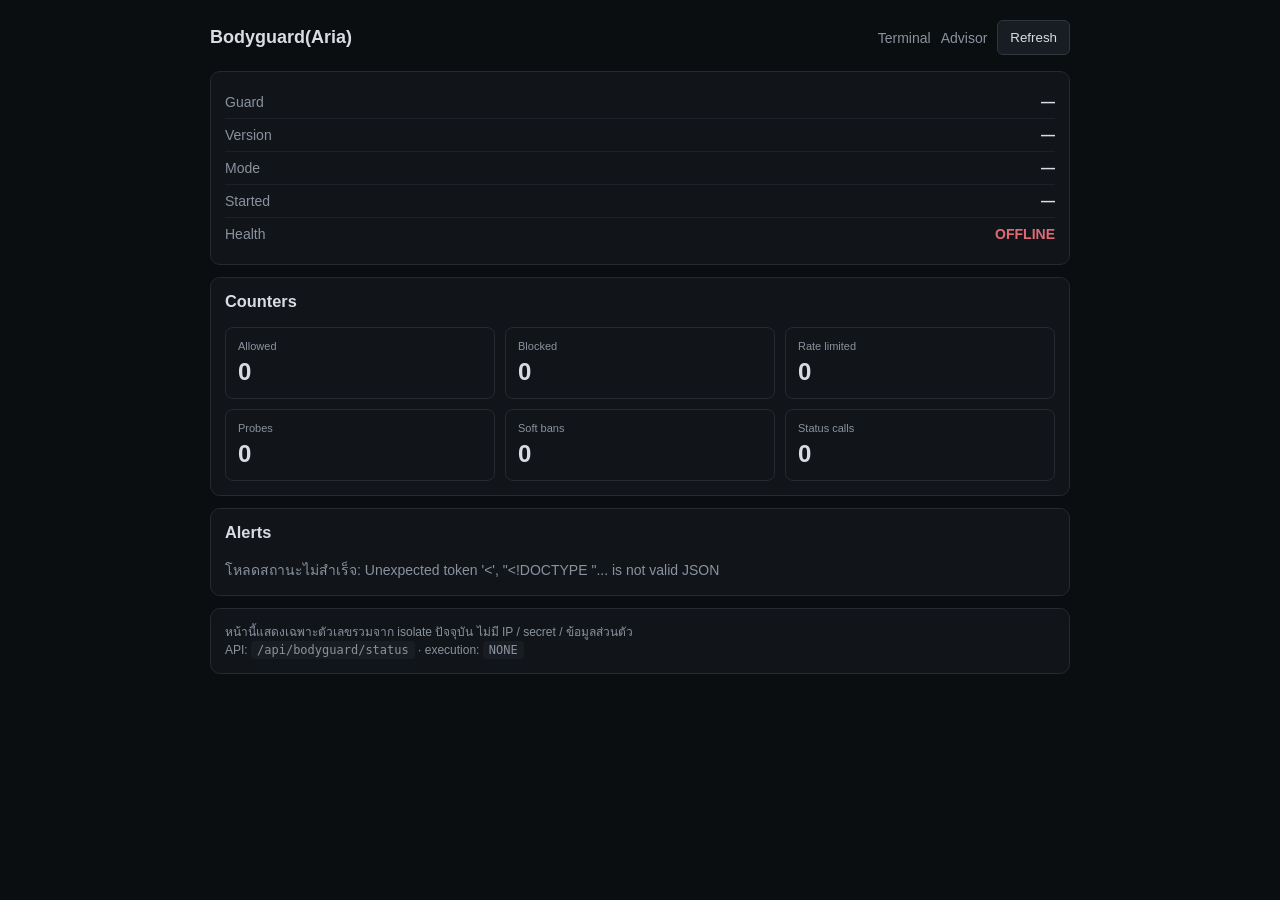
==== Webaria/bodyguard.html @ 1818511d "feat(bodyguard): v0.04.0 Webaria status page + alert thresholds" ====
<!doctype html>
<html lang="th">
<head>
<meta charset="utf-8">
<meta name="viewport" content="width=device-width,initial-scale=1">
<meta http-equiv="Referrer-Policy" content="no-referrer">
<meta http-equiv="X-Content-Type-Options" content="nosniff">
<title>Bodyguard(Aria) Status</title>
<style>
:root{color-scheme:dark}*{box-sizing:border-box}body{margin:0;background:#0b0e11;color:#d9dde3;font:14px Arial,sans-serif}.wrap{max-width:900px;margin:0 auto;padding:20px}.top{display:flex;gap:10px;align-items:center;flex-wrap:wrap;margin-bottom:16px}.brand{font-weight:700;font-size:18px;margin-right:auto}button{background:#181d23;color:#d9dde3;border:1px solid #303640;border-radius:6px;padding:9px 12px;cursor:pointer}.card{border:1px solid #252a31;background:#11151a;border-radius:10px;padding:14px;margin-bottom:12px}.grid{display:grid;grid-template-columns:repeat(3,1fr);gap:10px}.metric{border:1px solid #252a31;border-radius:8px;padding:12px}.metric span{display:block;color:#89929e;font-size:11px}.metric strong{display:block;font-size:24px;margin-top:6px}.ok{color:#52c48d}.warn{color:#e6c07b}.bad{color:#e06b75}.muted{color:#89929e}.row{display:flex;justify-content:space-between;gap:8px;padding:8px 0;border-bottom:1px solid #1d2228}.row:last-child{border-bottom:0}code{background:#181d23;padding:2px 6px;border-radius:4px}@media(max-width:700px){.grid{grid-template-columns:1fr 1fr}}
</style>
</head>
<body>
<div class="wrap">
  <div class="top">
    <div class="brand">Bodyguard(Aria)</div>
    <a href="/" style="color:#89929e;text-decoration:none">Terminal</a>
    <a href="/signal-advisor.html" style="color:#89929e;text-decoration:none">Advisor</a>
    <button id="refresh" type="button">Refresh</button>
  </div>

  <div class="card">
    <div class="row"><span class="muted">Guard</span><strong id="guard">—</strong></div>
    <div class="row"><span class="muted">Version</span><strong id="version">—</strong></div>
    <div class="row"><span class="muted">Mode</span><strong id="mode">—</strong></div>
    <div class="row"><span class="muted">Started</span><strong id="started">—</strong></div>
    <div class="row"><span class="muted">Health</span><strong id="health" class="ok">—</strong></div>
  </div>

  <div class="card">
    <h3 style="margin-top:0">Counters</h3>
    <div class="grid">
      <div class="metric"><span>Allowed</span><strong id="cAllowed">0</strong></div>
      <div class="metric"><span>Blocked</span><strong id="cBlocked">0</strong></div>
      <div class="metric"><span>Rate limited</span><strong id="cRate">0</strong></div>
      <div class="metric"><span>Probes</span><strong id="cProbes">0</strong></div>
      <div class="metric"><span>Soft bans</span><strong id="cBan">0</strong></div>
      <div class="metric"><span>Status calls</span><strong id="cStatus">0</strong></div>
    </div>
  </div>

  <div class="card">
    <h3 style="margin-top:0">Alerts</h3>
    <div id="alerts" class="muted">ไม่มี alert</div>
  </div>

  <div class="card muted" style="font-size:12px;line-height:1.5">
    หน้านี้แสดงเฉพาะตัวเลขรวมจาก isolate ปัจจุบัน ไม่มี IP / secret / ข้อมูลส่วนตัว<br>
    API: <code>/api/bodyguard/status</code> · execution: <code>NONE</code>
  </div>
</div>
<script>
const $=id=>document.getElementById(id);
function setText(id,v){$(id).textContent=v}
async function load(){
  try{
    const res=await fetch('/api/bodyguard/status',{cache:'no-store'});
    const p=await res.json();
    if(!res.ok)throw new Error(p.message||p.error||('HTTP '+res.status));
    setText('guard',p.guard||'Bodyguard(Aria)');
    setText('version',p.version||'—');
    setText('mode',p.mode||'—');
    setText('started',p.started_at?new Date(p.started_at).toLocaleString():'—');
    const c=p.counters||{};
    setText('cAllowed',c.allowed??0);
    setText('cBlocked',c.blocked??0);
    setText('cRate',c.rate_limited??0);
    setText('cProbes',c.probes??0);
    setText('cBan',c.soft_bans??0);
    setText('cStatus',c.status_calls??0);
    const alerts=Array.isArray(p.alerts)?p.alerts:[];
    const health=$('health');
    if(alerts.length){
      health.textContent='ATTENTION';
      health.className='warn';
      $('alerts').innerHTML=alerts.map(a=>`<div class="row"><span class="warn">${a.code}</span><span>${a.message||''}</span></div>`).join('');
    }else{
      health.textContent='OK';
      health.className='ok';
      $('alerts').textContent='ไม่มี alert';
    }
  }catch(e){
    setText('health','OFFLINE');
    $('health').className='bad';
    $('alerts').textContent='โหลดสถานะไม่สำเร็จ: '+e.message;
  }
}
$('refresh').onclick=load;
load();
setInterval(load,15000);
</script>
</body>
</html>
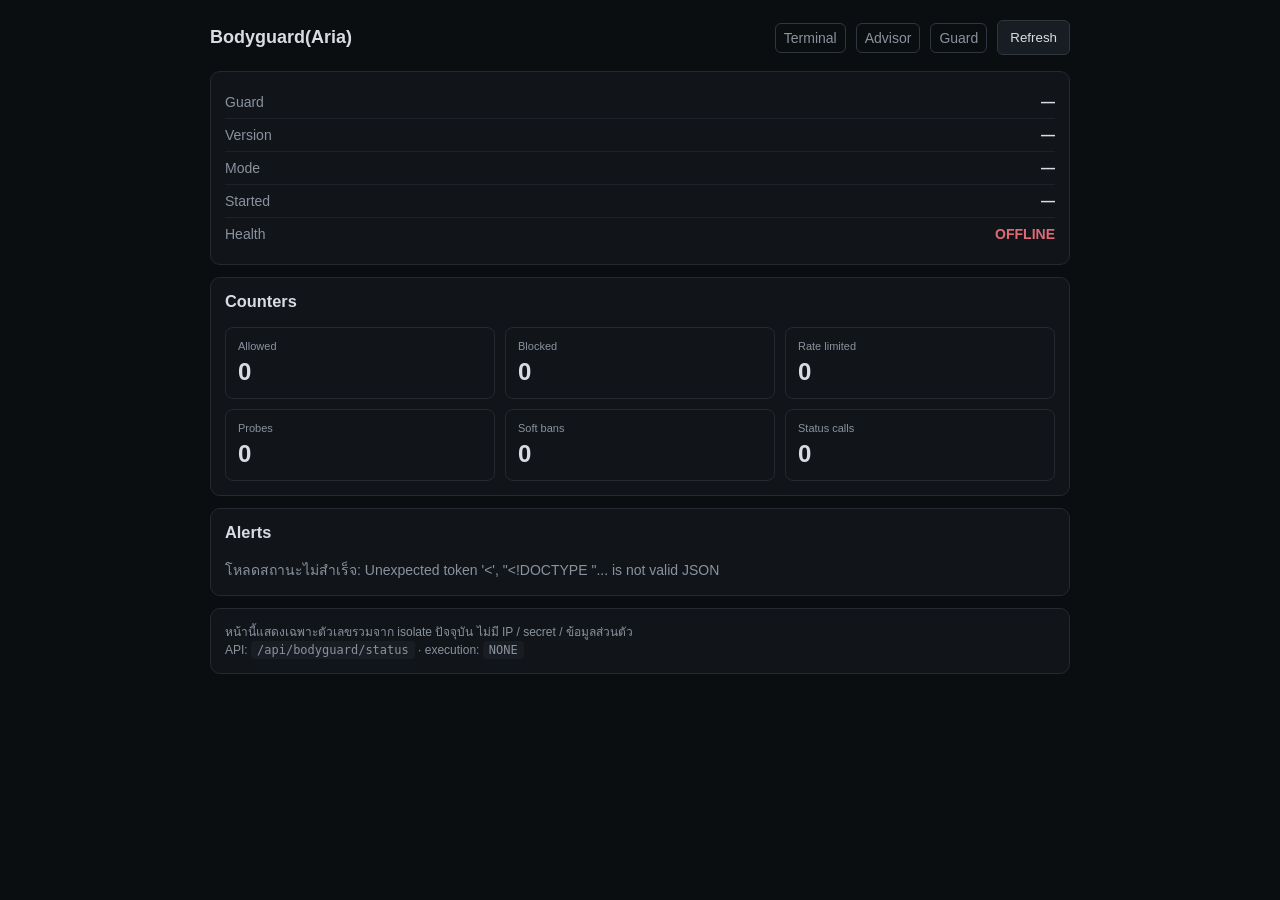
==== commit c163ae6e: "feat(bodyguard): v0.05.0 link Guard into Terminal and Advisor navigation" ====
--- a/Webaria/bodyguard.html
+++ b/Webaria/bodyguard.html
@@ -7,18 +7,18 @@
 <meta http-equiv="X-Content-Type-Options" content="nosniff">
 <title>Bodyguard(Aria) Status</title>
 <style>
-:root{color-scheme:dark}*{box-sizing:border-box}body{margin:0;background:#0b0e11;color:#d9dde3;font:14px Arial,sans-serif}.wrap{max-width:900px;margin:0 auto;padding:20px}.top{display:flex;gap:10px;align-items:center;flex-wrap:wrap;margin-bottom:16px}.brand{font-weight:700;font-size:18px;margin-right:auto}button{background:#181d23;color:#d9dde3;border:1px solid #303640;border-radius:6px;padding:9px 12px;cursor:pointer}.card{border:1px solid #252a31;background:#11151a;border-radius:10px;padding:14px;margin-bottom:12px}.grid{display:grid;grid-template-columns:repeat(3,1fr);gap:10px}.metric{border:1px solid #252a31;border-radius:8px;padding:12px}.metric span{display:block;color:#89929e;font-size:11px}.metric strong{display:block;font-size:24px;margin-top:6px}.ok{color:#52c48d}.warn{color:#e6c07b}.bad{color:#e06b75}.muted{color:#89929e}.row{display:flex;justify-content:space-between;gap:8px;padding:8px 0;border-bottom:1px solid #1d2228}.row:last-child{border-bottom:0}code{background:#181d23;padding:2px 6px;border-radius:4px}@media(max-width:700px){.grid{grid-template-columns:1fr 1fr}}
+:root{color-scheme:dark}*{box-sizing:border-box}body{margin:0;background:#0b0e11;color:#d9dde3;font:14px Arial,sans-serif}.wrap{max-width:900px;margin:0 auto;padding:20px}.top{display:flex;gap:10px;align-items:center;flex-wrap:wrap;margin-bottom:16px}.brand{font-weight:700;font-size:18px;margin-right:auto}a.nav{color:#89929e;text-decoration:none;padding:6px 8px;border:1px solid #303640;border-radius:6px}a.nav:hover{color:#d9dde3;border-color:#46515f}button{background:#181d23;color:#d9dde3;border:1px solid #303640;border-radius:6px;padding:9px 12px;cursor:pointer}.card{border:1px solid #252a31;background:#11151a;border-radius:10px;padding:14px;margin-bottom:12px}.grid{display:grid;grid-template-columns:repeat(3,1fr);gap:10px}.metric{border:1px solid #252a31;border-radius:8px;padding:12px}.metric span{display:block;color:#89929e;font-size:11px}.metric strong{display:block;font-size:24px;margin-top:6px}.ok{color:#52c48d}.warn{color:#e6c07b}.bad{color:#e06b75}.muted{color:#89929e}.row{display:flex;justify-content:space-between;gap:8px;padding:8px 0;border-bottom:1px solid #1d2228}.row:last-child{border-bottom:0}code{background:#181d23;padding:2px 6px;border-radius:4px}@media(max-width:700px){.grid{grid-template-columns:1fr 1fr}}
 </style>
 </head>
 <body>
 <div class="wrap">
   <div class="top">
     <div class="brand">Bodyguard(Aria)</div>
-    <a href="/" style="color:#89929e;text-decoration:none">Terminal</a>
-    <a href="/signal-advisor.html" style="color:#89929e;text-decoration:none">Advisor</a>
+    <a class="nav" href="/">Terminal</a>
+    <a class="nav" href="/signal-advisor.html">Advisor</a>
+    <a class="nav" href="/bodyguard.html">Guard</a>
     <button id="refresh" type="button">Refresh</button>
   </div>
-
   <div class="card">
     <div class="row"><span class="muted">Guard</span><strong id="guard">—</strong></div>
     <div class="row"><span class="muted">Version</span><strong id="version">—</strong></div>
@@ -26,7 +26,6 @@
     <div class="row"><span class="muted">Started</span><strong id="started">—</strong></div>
     <div class="row"><span class="muted">Health</span><strong id="health" class="ok">—</strong></div>
   </div>
-
   <div class="card">
     <h3 style="margin-top:0">Counters</h3>
     <div class="grid">
@@ -38,12 +37,10 @@
       <div class="metric"><span>Status calls</span><strong id="cStatus">0</strong></div>
     </div>
   </div>
-
   <div class="card">
     <h3 style="margin-top:0">Alerts</h3>
     <div id="alerts" class="muted">ไม่มี alert</div>
   </div>
-
   <div class="card muted" style="font-size:12px;line-height:1.5">
     หน้านี้แสดงเฉพาะตัวเลขรวมจาก isolate ปัจจุบัน ไม่มี IP / secret / ข้อมูลส่วนตัว<br>
     API: <code>/api/bodyguard/status</code> · execution: <code>NONE</code>
@@ -71,23 +68,18 @@
     const alerts=Array.isArray(p.alerts)?p.alerts:[];
     const health=$('health');
     if(alerts.length){
-      health.textContent='ATTENTION';
-      health.className='warn';
+      health.textContent='ATTENTION'; health.className='warn';
       $('alerts').innerHTML=alerts.map(a=>`<div class="row"><span class="warn">${a.code}</span><span>${a.message||''}</span></div>`).join('');
     }else{
-      health.textContent='OK';
-      health.className='ok';
+      health.textContent='OK'; health.className='ok';
       $('alerts').textContent='ไม่มี alert';
     }
   }catch(e){
-    setText('health','OFFLINE');
-    $('health').className='bad';
+    setText('health','OFFLINE'); $('health').className='bad';
     $('alerts').textContent='โหลดสถานะไม่สำเร็จ: '+e.message;
   }
 }
-$('refresh').onclick=load;
-load();
-setInterval(load,15000);
+$('refresh').onclick=load; load(); setInterval(load,15000);
 </script>
 </body>
 </html>
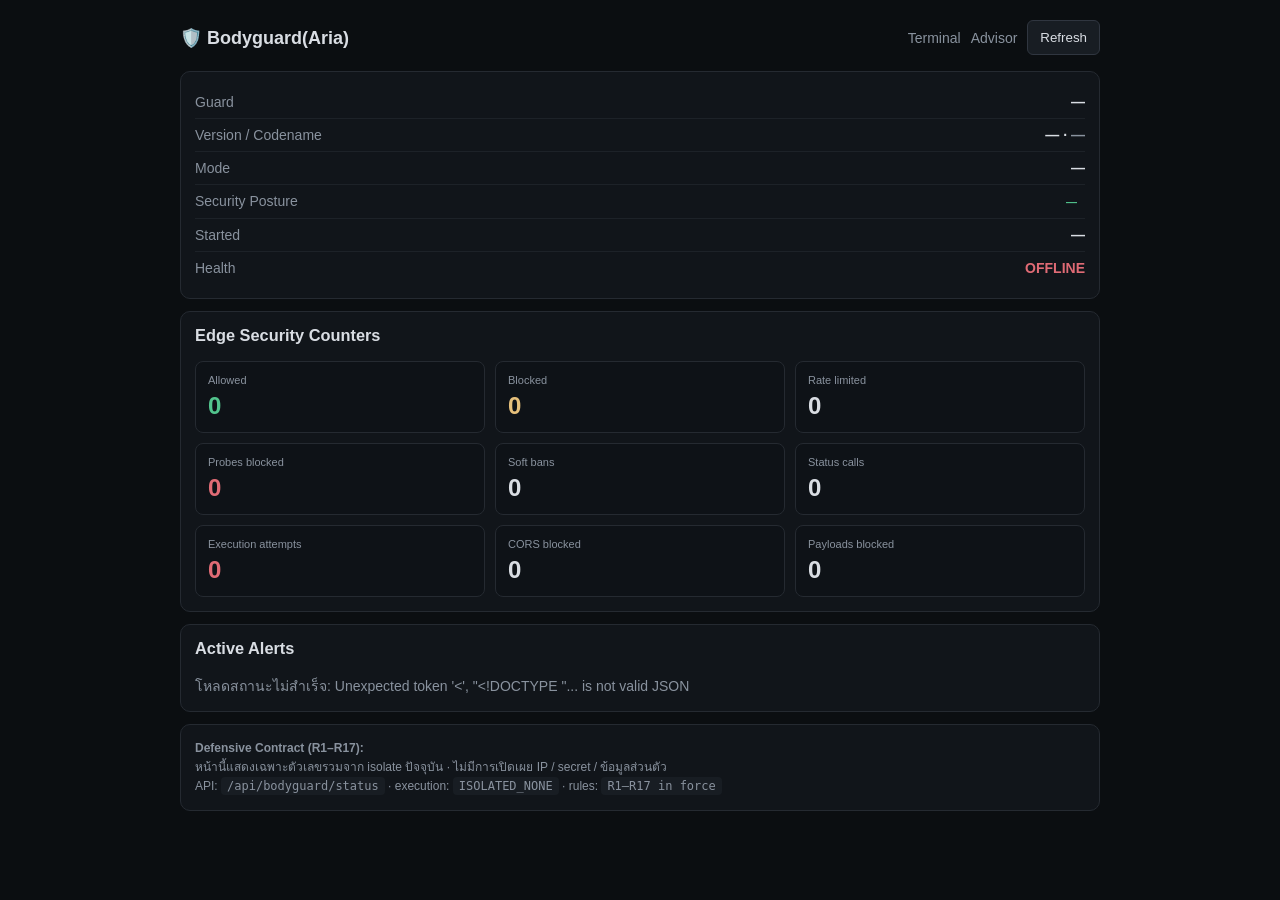
==== commit 044e86b0: "feat(bodyguard): v0.05.0 payload integrity, execution isolation, CORS guard, and expanded rules R15-" ====
--- a/Webaria/bodyguard.html
+++ b/Webaria/bodyguard.html
@@ -5,45 +5,53 @@
 <meta name="viewport" content="width=device-width,initial-scale=1">
 <meta http-equiv="Referrer-Policy" content="no-referrer">
 <meta http-equiv="X-Content-Type-Options" content="nosniff">
-<title>Bodyguard(Aria) Status</title>
+<title>Bodyguard(Aria) Status v0.05.0</title>
 <style>
-:root{color-scheme:dark}*{box-sizing:border-box}body{margin:0;background:#0b0e11;color:#d9dde3;font:14px Arial,sans-serif}.wrap{max-width:900px;margin:0 auto;padding:20px}.top{display:flex;gap:10px;align-items:center;flex-wrap:wrap;margin-bottom:16px}.brand{font-weight:700;font-size:18px;margin-right:auto}a.nav{color:#89929e;text-decoration:none;padding:6px 8px;border:1px solid #303640;border-radius:6px}a.nav:hover{color:#d9dde3;border-color:#46515f}button{background:#181d23;color:#d9dde3;border:1px solid #303640;border-radius:6px;padding:9px 12px;cursor:pointer}.card{border:1px solid #252a31;background:#11151a;border-radius:10px;padding:14px;margin-bottom:12px}.grid{display:grid;grid-template-columns:repeat(3,1fr);gap:10px}.metric{border:1px solid #252a31;border-radius:8px;padding:12px}.metric span{display:block;color:#89929e;font-size:11px}.metric strong{display:block;font-size:24px;margin-top:6px}.ok{color:#52c48d}.warn{color:#e6c07b}.bad{color:#e06b75}.muted{color:#89929e}.row{display:flex;justify-content:space-between;gap:8px;padding:8px 0;border-bottom:1px solid #1d2228}.row:last-child{border-bottom:0}code{background:#181d23;padding:2px 6px;border-radius:4px}@media(max-width:700px){.grid{grid-template-columns:1fr 1fr}}
+:root{color-scheme:dark}*{box-sizing:border-box}body{margin:0;background:#0b0e11;color:#d9dde3;font:14px Arial,sans-serif}.wrap{max-width:960px;margin:0 auto;padding:20px}.top{display:flex;gap:10px;align-items:center;flex-wrap:wrap;margin-bottom:16px}.brand{font-weight:700;font-size:18px;margin-right:auto}button{background:#181d23;color:#d9dde3;border:1px solid #303640;border-radius:6px;padding:9px 12px;cursor:pointer}.card{border:1px solid #252a31;background:#11151a;border-radius:10px;padding:14px;margin-bottom:12px}.grid{display:grid;grid-template-columns:repeat(3,1fr);gap:10px}.metric{border:1px solid #252a31;border-radius:8px;padding:12px;background:#0e1217}.metric span{display:block;color:#89929e;font-size:11px}.metric strong{display:block;font-size:24px;margin-top:6px}.ok{color:#52c48d}.warn{color:#e6c07b}.bad{color:#e06b75}.muted{color:#89929e}.row{display:flex;justify-content:space-between;gap:8px;padding:8px 0;border-bottom:1px solid #1d2228}.row:last-child{border-bottom:0}code{background:#181d23;padding:2px 6px;border-radius:4px}.tag{display:inline-block;padding:2px 8px;border-radius:4px;font-size:11px;font-weight:bold}@media(max-width:700px){.grid{grid-template-columns:1fr 1fr}}
 </style>
 </head>
 <body>
 <div class="wrap">
   <div class="top">
-    <div class="brand">Bodyguard(Aria)</div>
-    <a class="nav" href="/">Terminal</a>
-    <a class="nav" href="/signal-advisor.html">Advisor</a>
-    <a class="nav" href="/bodyguard.html">Guard</a>
+    <div class="brand">🛡️ Bodyguard(Aria)</div>
+    <a href="/" style="color:#89929e;text-decoration:none">Terminal</a>
+    <a href="/signal-advisor.html" style="color:#89929e;text-decoration:none">Advisor</a>
     <button id="refresh" type="button">Refresh</button>
   </div>
+
   <div class="card">
     <div class="row"><span class="muted">Guard</span><strong id="guard">—</strong></div>
-    <div class="row"><span class="muted">Version</span><strong id="version">—</strong></div>
+    <div class="row"><span class="muted">Version / Codename</span><strong><span id="version">—</span> · <span id="codename" class="muted">—</span></strong></div>
     <div class="row"><span class="muted">Mode</span><strong id="mode">—</strong></div>
+    <div class="row"><span class="muted">Security Posture</span><strong><span id="posture" class="tag ok">—</span></strong></div>
     <div class="row"><span class="muted">Started</span><strong id="started">—</strong></div>
     <div class="row"><span class="muted">Health</span><strong id="health" class="ok">—</strong></div>
   </div>
+
   <div class="card">
-    <h3 style="margin-top:0">Counters</h3>
+    <h3 style="margin-top:0">Edge Security Counters</h3>
     <div class="grid">
-      <div class="metric"><span>Allowed</span><strong id="cAllowed">0</strong></div>
-      <div class="metric"><span>Blocked</span><strong id="cBlocked">0</strong></div>
+      <div class="metric"><span>Allowed</span><strong id="cAllowed" class="ok">0</strong></div>
+      <div class="metric"><span>Blocked</span><strong id="cBlocked" class="warn">0</strong></div>
       <div class="metric"><span>Rate limited</span><strong id="cRate">0</strong></div>
-      <div class="metric"><span>Probes</span><strong id="cProbes">0</strong></div>
+      <div class="metric"><span>Probes blocked</span><strong id="cProbes" class="bad">0</strong></div>
       <div class="metric"><span>Soft bans</span><strong id="cBan">0</strong></div>
       <div class="metric"><span>Status calls</span><strong id="cStatus">0</strong></div>
+      <div class="metric"><span>Execution attempts</span><strong id="cExec" class="bad">0</strong></div>
+      <div class="metric"><span>CORS blocked</span><strong id="cCors">0</strong></div>
+      <div class="metric"><span>Payloads blocked</span><strong id="cPayload">0</strong></div>
     </div>
   </div>
+
   <div class="card">
-    <h3 style="margin-top:0">Alerts</h3>
+    <h3 style="margin-top:0">Active Alerts</h3>
     <div id="alerts" class="muted">ไม่มี alert</div>
   </div>
-  <div class="card muted" style="font-size:12px;line-height:1.5">
-    หน้านี้แสดงเฉพาะตัวเลขรวมจาก isolate ปัจจุบัน ไม่มี IP / secret / ข้อมูลส่วนตัว<br>
-    API: <code>/api/bodyguard/status</code> · execution: <code>NONE</code>
+
+  <div class="card muted" style="font-size:12px;line-height:1.6">
+    <b>Defensive Contract (R1–R17):</b><br>
+    หน้านี้แสดงเฉพาะตัวเลขรวมจาก isolate ปัจจุบัน · ไม่มีการเปิดเผย IP / secret / ข้อมูลส่วนตัว<br>
+    API: <code>/api/bodyguard/status</code> · execution: <code>ISOLATED_NONE</code> · rules: <code>R1–R17 in force</code>
   </div>
 </div>
 <script>
@@ -55,9 +63,16 @@
     const p=await res.json();
     if(!res.ok)throw new Error(p.message||p.error||('HTTP '+res.status));
     setText('guard',p.guard||'Bodyguard(Aria)');
-    setText('version',p.version||'—');
-    setText('mode',p.mode||'—');
+    setText('version',p.version||'0.05.0');
+    setText('codename',p.codename||'aegis-shield');
+    setText('mode',p.mode||'enforce');
     setText('started',p.started_at?new Date(p.started_at).toLocaleString():'—');
+    
+    const post=$('posture');
+    const posture=p.posture||'HEALTHY';
+    post.textContent=posture;
+    post.className='tag '+(posture==='HEALTHY'?'ok':(posture==='ELEVATED'?'warn':'bad'));
+
     const c=p.counters||{};
     setText('cAllowed',c.allowed??0);
     setText('cBlocked',c.blocked??0);
@@ -65,21 +80,30 @@
     setText('cProbes',c.probes??0);
     setText('cBan',c.soft_bans??0);
     setText('cStatus',c.status_calls??0);
+    setText('cExec',c.execution_attempts??0);
+    setText('cCors',c.cors_blocked??0);
+    setText('cPayload',c.payloads_blocked??0);
+
     const alerts=Array.isArray(p.alerts)?p.alerts:[];
     const health=$('health');
     if(alerts.length){
-      health.textContent='ATTENTION'; health.className='warn';
-      $('alerts').innerHTML=alerts.map(a=>`<div class="row"><span class="warn">${a.code}</span><span>${a.message||''}</span></div>`).join('');
+      health.textContent='ATTENTION';
+      health.className='warn';
+      $('alerts').innerHTML=alerts.map(a=>`<div class="row"><span class="${a.level==='critical'?'bad':'warn'}">[${a.level.toUpperCase()}] ${a.code}</span><span>${a.message||''}</span></div>`).join('');
     }else{
-      health.textContent='OK'; health.className='ok';
+      health.textContent='OK';
+      health.className='ok';
       $('alerts').textContent='ไม่มี alert';
     }
   }catch(e){
-    setText('health','OFFLINE'); $('health').className='bad';
+    setText('health','OFFLINE');
+    $('health').className='bad';
     $('alerts').textContent='โหลดสถานะไม่สำเร็จ: '+e.message;
   }
 }
-$('refresh').onclick=load; load(); setInterval(load,15000);
+$('refresh').onclick=load;
+load();
+setInterval(load,15000);
 </script>
 </body>
 </html>
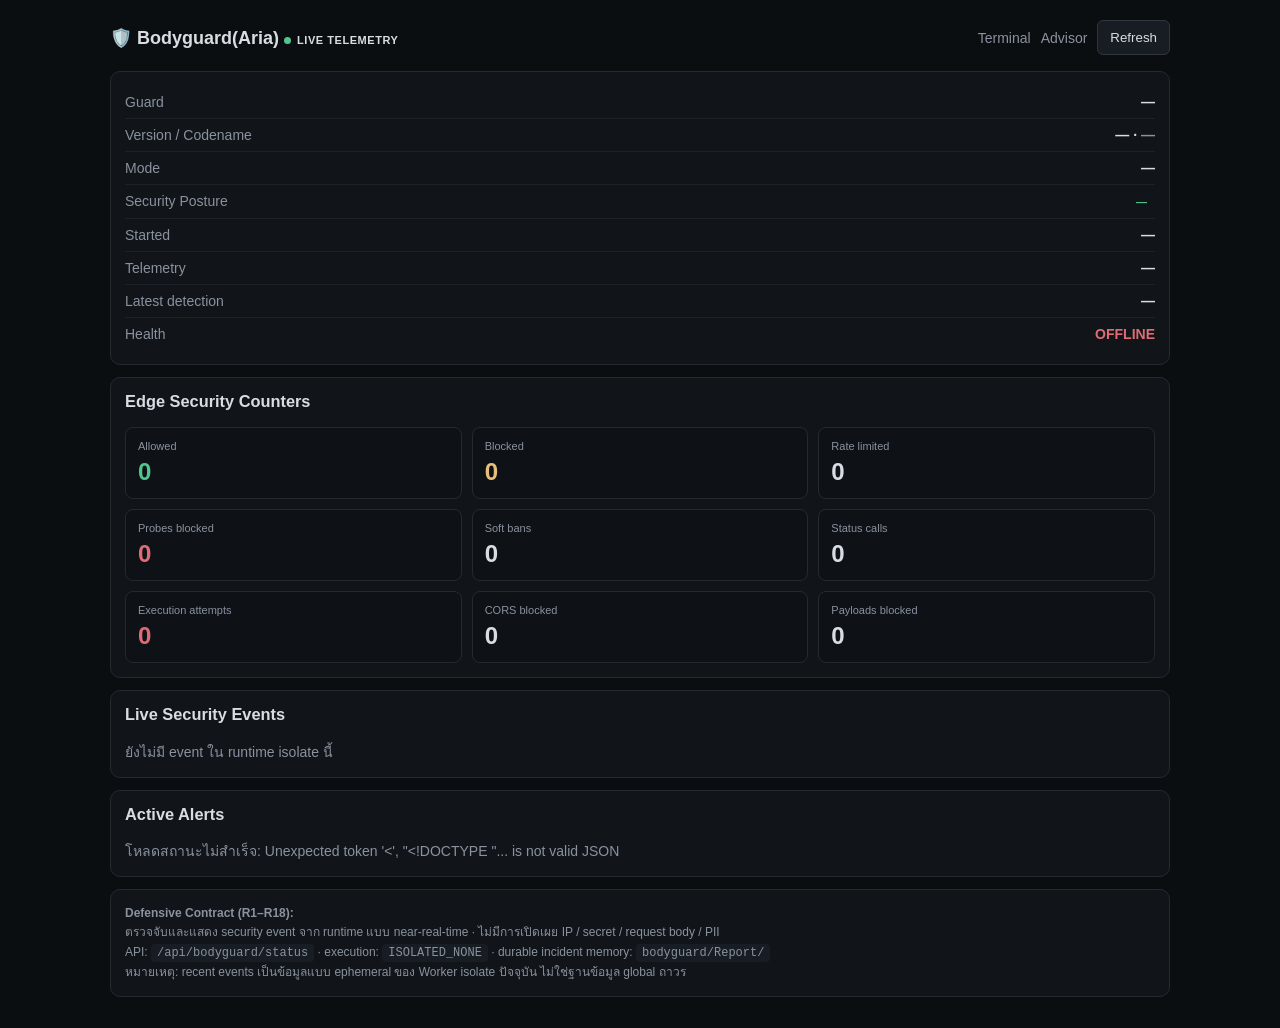
==== commit 30375f50: "ui: surface Bodyguard live security events" ====
--- a/Webaria/bodyguard.html
+++ b/Webaria/bodyguard.html
@@ -5,15 +5,15 @@
 <meta name="viewport" content="width=device-width,initial-scale=1">
 <meta http-equiv="Referrer-Policy" content="no-referrer">
 <meta http-equiv="X-Content-Type-Options" content="nosniff">
-<title>Bodyguard(Aria) Status v0.05.0</title>
+<title>Bodyguard(Aria) Live Security Status v0.05.1</title>
 <style>
-:root{color-scheme:dark}*{box-sizing:border-box}body{margin:0;background:#0b0e11;color:#d9dde3;font:14px Arial,sans-serif}.wrap{max-width:960px;margin:0 auto;padding:20px}.top{display:flex;gap:10px;align-items:center;flex-wrap:wrap;margin-bottom:16px}.brand{font-weight:700;font-size:18px;margin-right:auto}button{background:#181d23;color:#d9dde3;border:1px solid #303640;border-radius:6px;padding:9px 12px;cursor:pointer}.card{border:1px solid #252a31;background:#11151a;border-radius:10px;padding:14px;margin-bottom:12px}.grid{display:grid;grid-template-columns:repeat(3,1fr);gap:10px}.metric{border:1px solid #252a31;border-radius:8px;padding:12px;background:#0e1217}.metric span{display:block;color:#89929e;font-size:11px}.metric strong{display:block;font-size:24px;margin-top:6px}.ok{color:#52c48d}.warn{color:#e6c07b}.bad{color:#e06b75}.muted{color:#89929e}.row{display:flex;justify-content:space-between;gap:8px;padding:8px 0;border-bottom:1px solid #1d2228}.row:last-child{border-bottom:0}code{background:#181d23;padding:2px 6px;border-radius:4px}.tag{display:inline-block;padding:2px 8px;border-radius:4px;font-size:11px;font-weight:bold}@media(max-width:700px){.grid{grid-template-columns:1fr 1fr}}
+:root{color-scheme:dark}*{box-sizing:border-box}body{margin:0;background:#0b0e11;color:#d9dde3;font:14px Arial,sans-serif}.wrap{max-width:1100px;margin:0 auto;padding:20px}.top{display:flex;gap:10px;align-items:center;flex-wrap:wrap;margin-bottom:16px}.brand{font-weight:700;font-size:18px;margin-right:auto}button{background:#181d23;color:#d9dde3;border:1px solid #303640;border-radius:6px;padding:9px 12px;cursor:pointer}.card{border:1px solid #252a31;background:#11151a;border-radius:10px;padding:14px;margin-bottom:12px}.grid{display:grid;grid-template-columns:repeat(3,1fr);gap:10px}.metric{border:1px solid #252a31;border-radius:8px;padding:12px;background:#0e1217}.metric span{display:block;color:#89929e;font-size:11px}.metric strong{display:block;font-size:24px;margin-top:6px}.ok{color:#52c48d}.warn{color:#e6c07b}.bad{color:#e06b75}.muted{color:#89929e}.row{display:flex;justify-content:space-between;gap:8px;padding:8px 0;border-bottom:1px solid #1d2228}.row:last-child{border-bottom:0}code{background:#181d23;padding:2px 6px;border-radius:4px}.tag{display:inline-block;padding:2px 8px;border-radius:4px;font-size:11px;font-weight:bold}.events{overflow:auto}.event{display:grid;grid-template-columns:145px 80px 80px 1fr 180px;gap:8px;padding:9px 0;border-bottom:1px solid #1d2228;align-items:center}.event:last-child{border-bottom:0}.pill{font-size:11px;font-weight:bold}.live{font-size:11px;letter-spacing:.05em}.dot{display:inline-block;width:7px;height:7px;border-radius:50%;margin-right:6px;background:#52c48d}@media(max-width:800px){.grid{grid-template-columns:1fr 1fr}.event{grid-template-columns:1fr 1fr;gap:5px}}@media(max-width:520px){.grid{grid-template-columns:1fr}}
 </style>
 </head>
 <body>
 <div class="wrap">
   <div class="top">
-    <div class="brand">🛡️ Bodyguard(Aria)</div>
+    <div class="brand">🛡️ Bodyguard(Aria) <span class="live"><span class="dot"></span>LIVE TELEMETRY</span></div>
     <a href="/" style="color:#89929e;text-decoration:none">Terminal</a>
     <a href="/signal-advisor.html" style="color:#89929e;text-decoration:none">Advisor</a>
     <button id="refresh" type="button">Refresh</button>
@@ -25,6 +25,8 @@
     <div class="row"><span class="muted">Mode</span><strong id="mode">—</strong></div>
     <div class="row"><span class="muted">Security Posture</span><strong><span id="posture" class="tag ok">—</span></strong></div>
     <div class="row"><span class="muted">Started</span><strong id="started">—</strong></div>
+    <div class="row"><span class="muted">Telemetry</span><strong id="telemetry">—</strong></div>
+    <div class="row"><span class="muted">Latest detection</span><strong id="latest">—</strong></div>
     <div class="row"><span class="muted">Health</span><strong id="health" class="ok">—</strong></div>
   </div>
 
@@ -44,30 +46,46 @@
   </div>
 
   <div class="card">
+    <h3 style="margin-top:0">Live Security Events</h3>
+    <div id="events" class="muted">ยังไม่มี event ใน runtime isolate นี้</div>
+  </div>
+
+  <div class="card">
     <h3 style="margin-top:0">Active Alerts</h3>
     <div id="alerts" class="muted">ไม่มี alert</div>
   </div>
 
   <div class="card muted" style="font-size:12px;line-height:1.6">
-    <b>Defensive Contract (R1–R17):</b><br>
-    หน้านี้แสดงเฉพาะตัวเลขรวมจาก isolate ปัจจุบัน · ไม่มีการเปิดเผย IP / secret / ข้อมูลส่วนตัว<br>
-    API: <code>/api/bodyguard/status</code> · execution: <code>ISOLATED_NONE</code> · rules: <code>R1–R17 in force</code>
+    <b>Defensive Contract (R1–R18):</b><br>
+    ตรวจจับและแสดง security event จาก runtime แบบ near-real-time · ไม่มีการเปิดเผย IP / secret / request body / PII<br>
+    API: <code>/api/bodyguard/status</code> · execution: <code>ISOLATED_NONE</code> · durable incident memory: <code>bodyguard/Report/</code><br>
+    หมายเหตุ: recent events เป็นข้อมูลแบบ ephemeral ของ Worker isolate ปัจจุบัน ไม่ใช่ฐานข้อมูล global ถาวร
   </div>
 </div>
 <script>
 const $=id=>document.getElementById(id);
 function setText(id,v){$(id).textContent=v}
+function escapeHtml(value){return String(value??'').replace(/[&<>'"]/g,c=>({'&':'&amp;','<':'&lt;','>':'&gt;',"'":'&#39;','\"':'&quot;'}[c]))}
+function eventRow(e){
+  const level=String(e.level||'info').toLowerCase();
+  const sev=String(e.severity||'INFO').toUpperCase();
+  const levelClass=sev==='CRITICAL'||level==='block'?'bad':(sev==='HIGH'||sev==='MEDIUM'||level==='warn'?'warn':'ok');
+  const when=e.at?new Date(e.at).toLocaleTimeString():'—';
+  const target=[e.method,e.path].filter(Boolean).join(' ');
+  return `<div class="event"><span>${escapeHtml(when)}</span><span class="pill ${levelClass}">${escapeHtml(sev)}</span><span>${escapeHtml(e.category||'—')}</span><span><code>${escapeHtml(e.reason||'—')}</code></span><span class="muted">${escapeHtml(target||e.action||'—')}</span></div>`;
+}
 async function load(){
   try{
     const res=await fetch('/api/bodyguard/status',{cache:'no-store'});
     const p=await res.json();
     if(!res.ok)throw new Error(p.message||p.error||('HTTP '+res.status));
     setText('guard',p.guard||'Bodyguard(Aria)');
-    setText('version',p.version||'0.05.0');
+    setText('version',p.version||'0.05.1');
     setText('codename',p.codename||'aegis-shield');
     setText('mode',p.mode||'enforce');
     setText('started',p.started_at?new Date(p.started_at).toLocaleString():'—');
-    
+    setText('telemetry',p.telemetry?`${p.telemetry.freshness} · ${p.telemetry.delivery}`:'—');
+
     const post=$('posture');
     const posture=p.posture||'HEALTHY';
     post.textContent=posture;
@@ -84,12 +102,16 @@
     setText('cCors',c.cors_blocked??0);
     setText('cPayload',c.payloads_blocked??0);
 
+    const events=Array.isArray(p.recent_events)?p.recent_events:[];
+    setText('latest',events[0]?.at?new Date(events[0].at).toLocaleString():'—');
+    $('events').innerHTML=events.length?events.map(eventRow).join(''):'ยังไม่มี event ใน runtime isolate นี้';
+
     const alerts=Array.isArray(p.alerts)?p.alerts:[];
     const health=$('health');
     if(alerts.length){
       health.textContent='ATTENTION';
       health.className='warn';
-      $('alerts').innerHTML=alerts.map(a=>`<div class="row"><span class="${a.level==='critical'?'bad':'warn'}">[${a.level.toUpperCase()}] ${a.code}</span><span>${a.message||''}</span></div>`).join('');
+      $('alerts').innerHTML=alerts.map(a=>`<div class="row"><span class="${a.level==='critical'?'bad':'warn'}">[${escapeHtml(String(a.level||'warn').toUpperCase())}] ${escapeHtml(a.code||'')}</span><span>${escapeHtml(a.message||'')}</span></div>`).join('');
     }else{
       health.textContent='OK';
       health.className='ok';
@@ -103,7 +125,7 @@
 }
 $('refresh').onclick=load;
 load();
-setInterval(load,15000);
+setInterval(load,2000);
 </script>
 </body>
 </html>
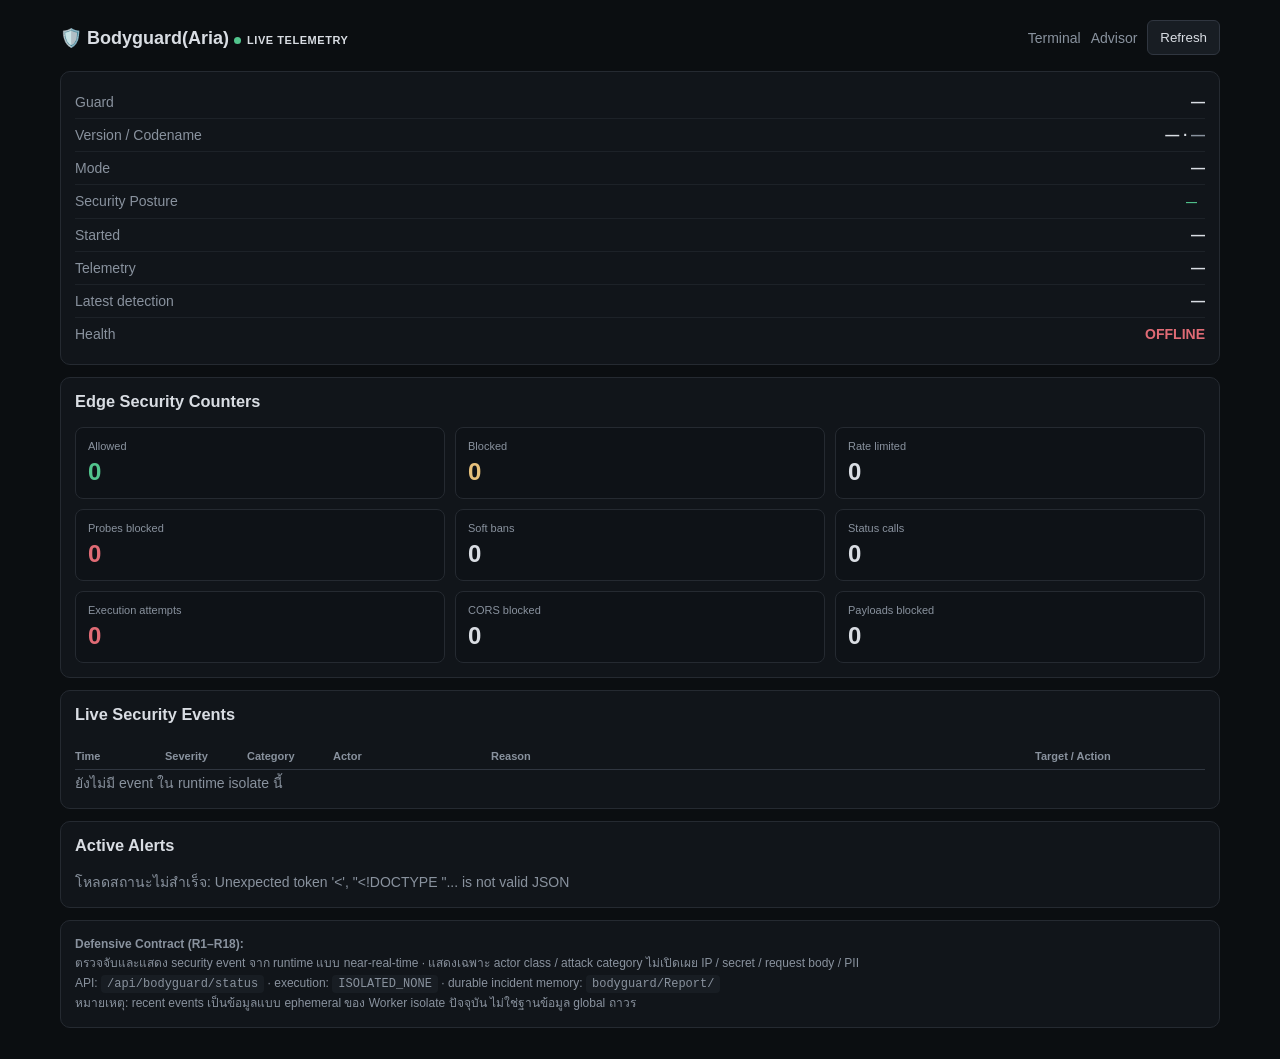
==== commit 8eeb2f84: "feat(bodyguard): show attack actor class in live telemetry" ====
--- a/Webaria/bodyguard.html
+++ b/Webaria/bodyguard.html
@@ -7,7 +7,7 @@
 <meta http-equiv="X-Content-Type-Options" content="nosniff">
 <title>Bodyguard(Aria) Live Security Status v0.05.1</title>
 <style>
-:root{color-scheme:dark}*{box-sizing:border-box}body{margin:0;background:#0b0e11;color:#d9dde3;font:14px Arial,sans-serif}.wrap{max-width:1100px;margin:0 auto;padding:20px}.top{display:flex;gap:10px;align-items:center;flex-wrap:wrap;margin-bottom:16px}.brand{font-weight:700;font-size:18px;margin-right:auto}button{background:#181d23;color:#d9dde3;border:1px solid #303640;border-radius:6px;padding:9px 12px;cursor:pointer}.card{border:1px solid #252a31;background:#11151a;border-radius:10px;padding:14px;margin-bottom:12px}.grid{display:grid;grid-template-columns:repeat(3,1fr);gap:10px}.metric{border:1px solid #252a31;border-radius:8px;padding:12px;background:#0e1217}.metric span{display:block;color:#89929e;font-size:11px}.metric strong{display:block;font-size:24px;margin-top:6px}.ok{color:#52c48d}.warn{color:#e6c07b}.bad{color:#e06b75}.muted{color:#89929e}.row{display:flex;justify-content:space-between;gap:8px;padding:8px 0;border-bottom:1px solid #1d2228}.row:last-child{border-bottom:0}code{background:#181d23;padding:2px 6px;border-radius:4px}.tag{display:inline-block;padding:2px 8px;border-radius:4px;font-size:11px;font-weight:bold}.events{overflow:auto}.event{display:grid;grid-template-columns:145px 80px 80px 1fr 180px;gap:8px;padding:9px 0;border-bottom:1px solid #1d2228;align-items:center}.event:last-child{border-bottom:0}.pill{font-size:11px;font-weight:bold}.live{font-size:11px;letter-spacing:.05em}.dot{display:inline-block;width:7px;height:7px;border-radius:50%;margin-right:6px;background:#52c48d}@media(max-width:800px){.grid{grid-template-columns:1fr 1fr}.event{grid-template-columns:1fr 1fr;gap:5px}}@media(max-width:520px){.grid{grid-template-columns:1fr}}
+:root{color-scheme:dark}*{box-sizing:border-box}body{margin:0;background:#0b0e11;color:#d9dde3;font:14px Arial,sans-serif}.wrap{max-width:1200px;margin:0 auto;padding:20px}.top{display:flex;gap:10px;align-items:center;flex-wrap:wrap;margin-bottom:16px}.brand{font-weight:700;font-size:18px;margin-right:auto}button{background:#181d23;color:#d9dde3;border:1px solid #303640;border-radius:6px;padding:9px 12px;cursor:pointer}.card{border:1px solid #252a31;background:#11151a;border-radius:10px;padding:14px;margin-bottom:12px}.grid{display:grid;grid-template-columns:repeat(3,1fr);gap:10px}.metric{border:1px solid #252a31;border-radius:8px;padding:12px;background:#0e1217}.metric span{display:block;color:#89929e;font-size:11px}.metric strong{display:block;font-size:24px;margin-top:6px}.ok{color:#52c48d}.warn{color:#e6c07b}.bad{color:#e06b75}.muted{color:#89929e}.row{display:flex;justify-content:space-between;gap:8px;padding:8px 0;border-bottom:1px solid #1d2228}.row:last-child{border-bottom:0}code{background:#181d23;padding:2px 6px;border-radius:4px}.tag{display:inline-block;padding:2px 8px;border-radius:4px;font-size:11px;font-weight:bold}.events{overflow:auto}.event{display:grid;grid-template-columns:82px 74px 78px 150px 1fr 170px;gap:8px;padding:9px 0;border-bottom:1px solid #1d2228;align-items:center;min-width:760px}.event:last-child{border-bottom:0}.pill{font-size:11px;font-weight:bold}.live{font-size:11px;letter-spacing:.05em}.dot{display:inline-block;width:7px;height:7px;border-radius:50%;margin-right:6px;background:#52c48d}.event-head{color:#89929e;font-size:11px;font-weight:bold;border-bottom:1px solid #303640;padding-bottom:7px;margin-bottom:2px}.actor{font-size:11px;font-weight:bold;letter-spacing:.02em}@media(max-width:800px){.grid{grid-template-columns:1fr 1fr}}@media(max-width:520px){.grid{grid-template-columns:1fr}}
 </style>
 </head>
 <body>
@@ -47,6 +47,7 @@
 
   <div class="card">
     <h3 style="margin-top:0">Live Security Events</h3>
+    <div class="event event-head"><span>Time</span><span>Severity</span><span>Category</span><span>Actor</span><span>Reason</span><span>Target / Action</span></div>
     <div id="events" class="muted">ยังไม่มี event ใน runtime isolate นี้</div>
   </div>
 
@@ -57,7 +58,7 @@
 
   <div class="card muted" style="font-size:12px;line-height:1.6">
     <b>Defensive Contract (R1–R18):</b><br>
-    ตรวจจับและแสดง security event จาก runtime แบบ near-real-time · ไม่มีการเปิดเผย IP / secret / request body / PII<br>
+    ตรวจจับและแสดง security event จาก runtime แบบ near-real-time · แสดงเฉพาะ actor class / attack category ไม่เปิดเผย IP / secret / request body / PII<br>
     API: <code>/api/bodyguard/status</code> · execution: <code>ISOLATED_NONE</code> · durable incident memory: <code>bodyguard/Report/</code><br>
     หมายเหตุ: recent events เป็นข้อมูลแบบ ephemeral ของ Worker isolate ปัจจุบัน ไม่ใช่ฐานข้อมูล global ถาวร
   </div>
@@ -66,13 +67,22 @@
 const $=id=>document.getElementById(id);
 function setText(id,v){$(id).textContent=v}
 function escapeHtml(value){return String(value??'').replace(/[&<>'"]/g,c=>({'&':'&amp;','<':'&lt;','>':'&gt;',"'":'&#39;','\"':'&quot;'}[c]))}
+function actorClass(e){
+  const reason=String(e.reason||'').toLowerCase();
+  if(/scanner|sql|probe|traversal|xss|prototype|malformed|control/.test(reason))return 'PROBE/SCANNER';
+  if(/rate|soft.?ban|quota/.test(reason))return 'ABUSIVE CLIENT';
+  if(/execution/.test(reason))return 'EXECUTION PROBE';
+  if(/cors/.test(reason))return 'UNTRUSTED ORIGIN';
+  if(e.method)return 'API CLIENT';
+  return 'UNKNOWN';
+}
 function eventRow(e){
   const level=String(e.level||'info').toLowerCase();
   const sev=String(e.severity||'INFO').toUpperCase();
   const levelClass=sev==='CRITICAL'||level==='block'?'bad':(sev==='HIGH'||sev==='MEDIUM'||level==='warn'?'warn':'ok');
   const when=e.at?new Date(e.at).toLocaleTimeString():'—';
   const target=[e.method,e.path].filter(Boolean).join(' ');
-  return `<div class="event"><span>${escapeHtml(when)}</span><span class="pill ${levelClass}">${escapeHtml(sev)}</span><span>${escapeHtml(e.category||'—')}</span><span><code>${escapeHtml(e.reason||'—')}</code></span><span class="muted">${escapeHtml(target||e.action||'—')}</span></div>`;
+  return `<div class="event"><span>${escapeHtml(when)}</span><span class="pill ${levelClass}">${escapeHtml(sev)}</span><span>${escapeHtml(e.category||'—')}</span><span class="actor ${levelClass}">${escapeHtml(actorClass(e))}</span><span><code>${escapeHtml(e.reason||'—')}</code></span><span class="muted">${escapeHtml(target||e.action||'—')}</span></div>`;
 }
 async function load(){
   try{
@@ -85,47 +95,22 @@
     setText('mode',p.mode||'enforce');
     setText('started',p.started_at?new Date(p.started_at).toLocaleString():'—');
     setText('telemetry',p.telemetry?`${p.telemetry.freshness} · ${p.telemetry.delivery}`:'—');
-
     const post=$('posture');
     const posture=p.posture||'HEALTHY';
     post.textContent=posture;
     post.className='tag '+(posture==='HEALTHY'?'ok':(posture==='ELEVATED'?'warn':'bad'));
-
     const c=p.counters||{};
-    setText('cAllowed',c.allowed??0);
-    setText('cBlocked',c.blocked??0);
-    setText('cRate',c.rate_limited??0);
-    setText('cProbes',c.probes??0);
-    setText('cBan',c.soft_bans??0);
-    setText('cStatus',c.status_calls??0);
-    setText('cExec',c.execution_attempts??0);
-    setText('cCors',c.cors_blocked??0);
-    setText('cPayload',c.payloads_blocked??0);
-
+    setText('cAllowed',c.allowed??0);setText('cBlocked',c.blocked??0);setText('cRate',c.rate_limited??0);setText('cProbes',c.probes??0);setText('cBan',c.soft_bans??0);setText('cStatus',c.status_calls??0);setText('cExec',c.execution_attempts??0);setText('cCors',c.cors_blocked??0);setText('cPayload',c.payloads_blocked??0);
     const events=Array.isArray(p.recent_events)?p.recent_events:[];
     setText('latest',events[0]?.at?new Date(events[0].at).toLocaleString():'—');
     $('events').innerHTML=events.length?events.map(eventRow).join(''):'ยังไม่มี event ใน runtime isolate นี้';
-
     const alerts=Array.isArray(p.alerts)?p.alerts:[];
     const health=$('health');
-    if(alerts.length){
-      health.textContent='ATTENTION';
-      health.className='warn';
-      $('alerts').innerHTML=alerts.map(a=>`<div class="row"><span class="${a.level==='critical'?'bad':'warn'}">[${escapeHtml(String(a.level||'warn').toUpperCase())}] ${escapeHtml(a.code||'')}</span><span>${escapeHtml(a.message||'')}</span></div>`).join('');
-    }else{
-      health.textContent='OK';
-      health.className='ok';
-      $('alerts').textContent='ไม่มี alert';
-    }
-  }catch(e){
-    setText('health','OFFLINE');
-    $('health').className='bad';
-    $('alerts').textContent='โหลดสถานะไม่สำเร็จ: '+e.message;
-  }
+    if(alerts.length){health.textContent='ATTENTION';health.className='warn';$('alerts').innerHTML=alerts.map(a=>`<div class="row"><span class="${a.level==='critical'?'bad':'warn'}">[${escapeHtml(String(a.level||'warn').toUpperCase())}] ${escapeHtml(a.code||'')}</span><span>${escapeHtml(a.message||'')}</span></div>`).join('');}
+    else{health.textContent='OK';health.className='ok';$('alerts').textContent='ไม่มี alert';}
+  }catch(e){setText('health','OFFLINE');$('health').className='bad';$('alerts').textContent='โหลดสถานะไม่สำเร็จ: '+e.message;}
 }
-$('refresh').onclick=load;
-load();
-setInterval(load,2000);
+$('refresh').onclick=load;load();setInterval(load,2000);
 </script>
 </body>
 </html>
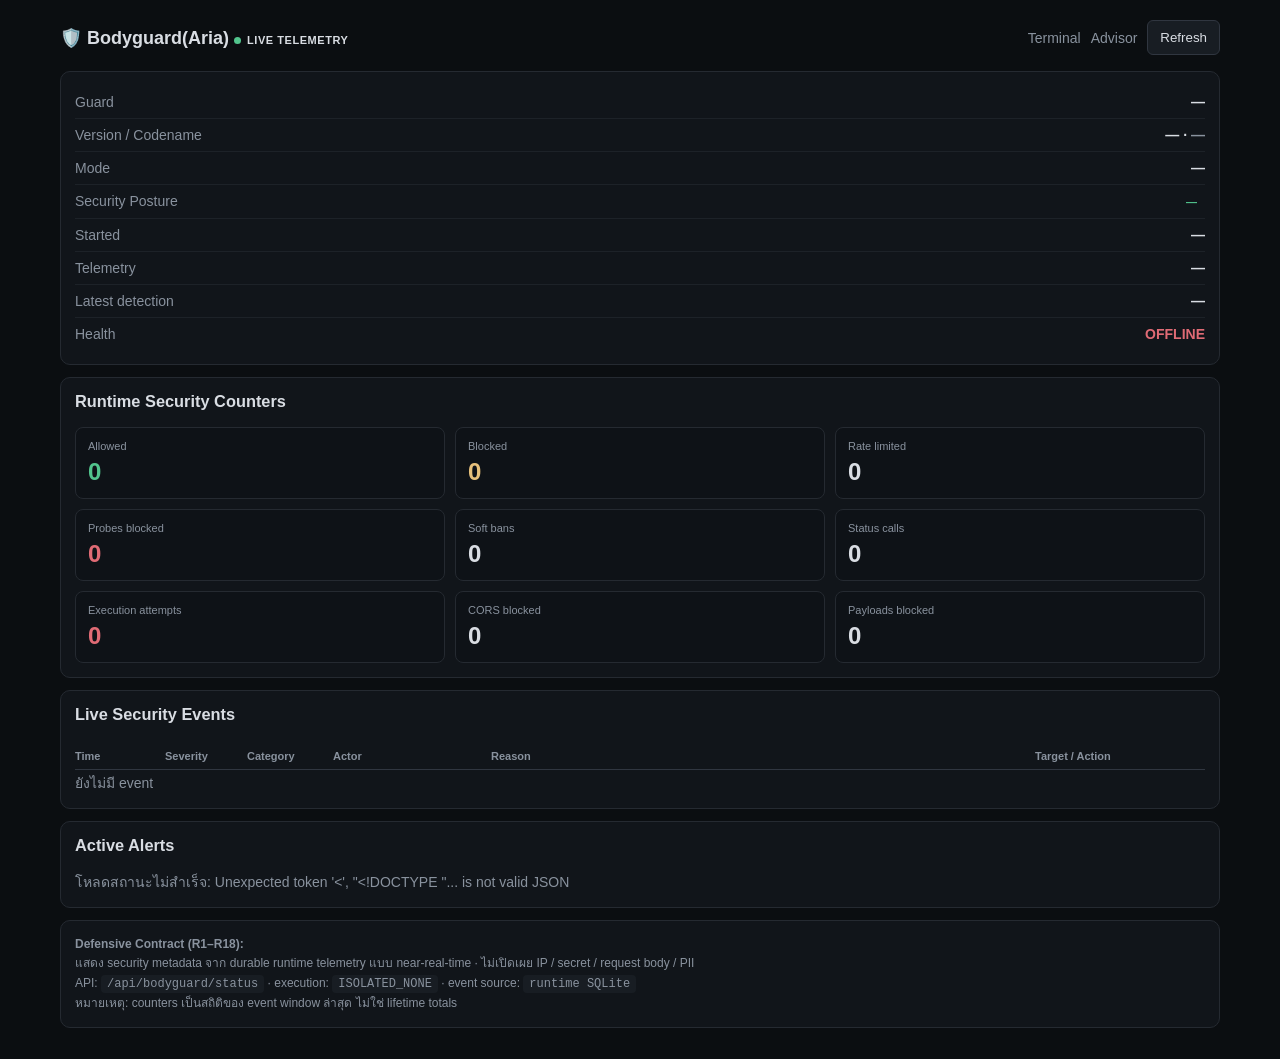
==== commit 5ee4eeba: "fix: mark Bodyguard telemetry as durable runtime sourced" ====
--- a/Webaria/bodyguard.html
+++ b/Webaria/bodyguard.html
@@ -5,7 +5,7 @@
 <meta name="viewport" content="width=device-width,initial-scale=1">
 <meta http-equiv="Referrer-Policy" content="no-referrer">
 <meta http-equiv="X-Content-Type-Options" content="nosniff">
-<title>Bodyguard(Aria) Live Security Status v0.05.1</title>
+<title>Bodyguard(Aria) Live Security Status v0.05.2</title>
 <style>
 :root{color-scheme:dark}*{box-sizing:border-box}body{margin:0;background:#0b0e11;color:#d9dde3;font:14px Arial,sans-serif}.wrap{max-width:1200px;margin:0 auto;padding:20px}.top{display:flex;gap:10px;align-items:center;flex-wrap:wrap;margin-bottom:16px}.brand{font-weight:700;font-size:18px;margin-right:auto}button{background:#181d23;color:#d9dde3;border:1px solid #303640;border-radius:6px;padding:9px 12px;cursor:pointer}.card{border:1px solid #252a31;background:#11151a;border-radius:10px;padding:14px;margin-bottom:12px}.grid{display:grid;grid-template-columns:repeat(3,1fr);gap:10px}.metric{border:1px solid #252a31;border-radius:8px;padding:12px;background:#0e1217}.metric span{display:block;color:#89929e;font-size:11px}.metric strong{display:block;font-size:24px;margin-top:6px}.ok{color:#52c48d}.warn{color:#e6c07b}.bad{color:#e06b75}.muted{color:#89929e}.row{display:flex;justify-content:space-between;gap:8px;padding:8px 0;border-bottom:1px solid #1d2228}.row:last-child{border-bottom:0}code{background:#181d23;padding:2px 6px;border-radius:4px}.tag{display:inline-block;padding:2px 8px;border-radius:4px;font-size:11px;font-weight:bold}.events{overflow:auto}.event{display:grid;grid-template-columns:82px 74px 78px 150px 1fr 170px;gap:8px;padding:9px 0;border-bottom:1px solid #1d2228;align-items:center;min-width:760px}.event:last-child{border-bottom:0}.pill{font-size:11px;font-weight:bold}.live{font-size:11px;letter-spacing:.05em}.dot{display:inline-block;width:7px;height:7px;border-radius:50%;margin-right:6px;background:#52c48d}.event-head{color:#89929e;font-size:11px;font-weight:bold;border-bottom:1px solid #303640;padding-bottom:7px;margin-bottom:2px}.actor{font-size:11px;font-weight:bold;letter-spacing:.02em}@media(max-width:800px){.grid{grid-template-columns:1fr 1fr}}@media(max-width:520px){.grid{grid-template-columns:1fr}}
 </style>
@@ -18,7 +18,6 @@
     <a href="/signal-advisor.html" style="color:#89929e;text-decoration:none">Advisor</a>
     <button id="refresh" type="button">Refresh</button>
   </div>
-
   <div class="card">
     <div class="row"><span class="muted">Guard</span><strong id="guard">—</strong></div>
     <div class="row"><span class="muted">Version / Codename</span><strong><span id="version">—</span> · <span id="codename" class="muted">—</span></strong></div>
@@ -29,88 +28,18 @@
     <div class="row"><span class="muted">Latest detection</span><strong id="latest">—</strong></div>
     <div class="row"><span class="muted">Health</span><strong id="health" class="ok">—</strong></div>
   </div>
-
-  <div class="card">
-    <h3 style="margin-top:0">Edge Security Counters</h3>
-    <div class="grid">
-      <div class="metric"><span>Allowed</span><strong id="cAllowed" class="ok">0</strong></div>
-      <div class="metric"><span>Blocked</span><strong id="cBlocked" class="warn">0</strong></div>
-      <div class="metric"><span>Rate limited</span><strong id="cRate">0</strong></div>
-      <div class="metric"><span>Probes blocked</span><strong id="cProbes" class="bad">0</strong></div>
-      <div class="metric"><span>Soft bans</span><strong id="cBan">0</strong></div>
-      <div class="metric"><span>Status calls</span><strong id="cStatus">0</strong></div>
-      <div class="metric"><span>Execution attempts</span><strong id="cExec" class="bad">0</strong></div>
-      <div class="metric"><span>CORS blocked</span><strong id="cCors">0</strong></div>
-      <div class="metric"><span>Payloads blocked</span><strong id="cPayload">0</strong></div>
-    </div>
-  </div>
-
-  <div class="card">
-    <h3 style="margin-top:0">Live Security Events</h3>
-    <div class="event event-head"><span>Time</span><span>Severity</span><span>Category</span><span>Actor</span><span>Reason</span><span>Target / Action</span></div>
-    <div id="events" class="muted">ยังไม่มี event ใน runtime isolate นี้</div>
-  </div>
-
-  <div class="card">
-    <h3 style="margin-top:0">Active Alerts</h3>
-    <div id="alerts" class="muted">ไม่มี alert</div>
-  </div>
-
-  <div class="card muted" style="font-size:12px;line-height:1.6">
-    <b>Defensive Contract (R1–R18):</b><br>
-    ตรวจจับและแสดง security event จาก runtime แบบ near-real-time · แสดงเฉพาะ actor class / attack category ไม่เปิดเผย IP / secret / request body / PII<br>
-    API: <code>/api/bodyguard/status</code> · execution: <code>ISOLATED_NONE</code> · durable incident memory: <code>bodyguard/Report/</code><br>
-    หมายเหตุ: recent events เป็นข้อมูลแบบ ephemeral ของ Worker isolate ปัจจุบัน ไม่ใช่ฐานข้อมูล global ถาวร
-  </div>
+  <div class="card"><h3 style="margin-top:0">Runtime Security Counters</h3><div class="grid">
+    <div class="metric"><span>Allowed</span><strong id="cAllowed" class="ok">0</strong></div><div class="metric"><span>Blocked</span><strong id="cBlocked" class="warn">0</strong></div><div class="metric"><span>Rate limited</span><strong id="cRate">0</strong></div><div class="metric"><span>Probes blocked</span><strong id="cProbes" class="bad">0</strong></div><div class="metric"><span>Soft bans</span><strong id="cBan">0</strong></div><div class="metric"><span>Status calls</span><strong id="cStatus">0</strong></div><div class="metric"><span>Execution attempts</span><strong id="cExec" class="bad">0</strong></div><div class="metric"><span>CORS blocked</span><strong id="cCors">0</strong></div><div class="metric"><span>Payloads blocked</span><strong id="cPayload">0</strong></div>
+  </div></div>
+  <div class="card"><h3 style="margin-top:0">Live Security Events</h3><div class="event event-head"><span>Time</span><span>Severity</span><span>Category</span><span>Actor</span><span>Reason</span><span>Target / Action</span></div><div id="events" class="muted">ยังไม่มี event</div></div>
+  <div class="card"><h3 style="margin-top:0">Active Alerts</h3><div id="alerts" class="muted">ไม่มี alert</div></div>
+  <div class="card muted" style="font-size:12px;line-height:1.6"><b>Defensive Contract (R1–R18):</b><br>แสดง security metadata จาก durable runtime telemetry แบบ near-real-time · ไม่เปิดเผย IP / secret / request body / PII<br>API: <code>/api/bodyguard/status</code> · execution: <code>ISOLATED_NONE</code> · event source: <code>runtime SQLite</code><br>หมายเหตุ: counters เป็นสถิติของ event window ล่าสุด ไม่ใช่ lifetime totals</div>
 </div>
 <script>
-const $=id=>document.getElementById(id);
-function setText(id,v){$(id).textContent=v}
-function escapeHtml(value){return String(value??'').replace(/[&<>'"]/g,c=>({'&':'&amp;','<':'&lt;','>':'&gt;',"'":'&#39;','\"':'&quot;'}[c]))}
-function actorClass(e){
-  const reason=String(e.reason||'').toLowerCase();
-  if(/scanner|sql|probe|traversal|xss|prototype|malformed|control/.test(reason))return 'PROBE/SCANNER';
-  if(/rate|soft.?ban|quota/.test(reason))return 'ABUSIVE CLIENT';
-  if(/execution/.test(reason))return 'EXECUTION PROBE';
-  if(/cors/.test(reason))return 'UNTRUSTED ORIGIN';
-  if(e.method)return 'API CLIENT';
-  return 'UNKNOWN';
-}
-function eventRow(e){
-  const level=String(e.level||'info').toLowerCase();
-  const sev=String(e.severity||'INFO').toUpperCase();
-  const levelClass=sev==='CRITICAL'||level==='block'?'bad':(sev==='HIGH'||sev==='MEDIUM'||level==='warn'?'warn':'ok');
-  const when=e.at?new Date(e.at).toLocaleTimeString():'—';
-  const target=[e.method,e.path].filter(Boolean).join(' ');
-  return `<div class="event"><span>${escapeHtml(when)}</span><span class="pill ${levelClass}">${escapeHtml(sev)}</span><span>${escapeHtml(e.category||'—')}</span><span class="actor ${levelClass}">${escapeHtml(actorClass(e))}</span><span><code>${escapeHtml(e.reason||'—')}</code></span><span class="muted">${escapeHtml(target||e.action||'—')}</span></div>`;
-}
-async function load(){
-  try{
-    const res=await fetch('/api/bodyguard/status',{cache:'no-store'});
-    const p=await res.json();
-    if(!res.ok)throw new Error(p.message||p.error||('HTTP '+res.status));
-    setText('guard',p.guard||'Bodyguard(Aria)');
-    setText('version',p.version||'0.05.1');
-    setText('codename',p.codename||'aegis-shield');
-    setText('mode',p.mode||'enforce');
-    setText('started',p.started_at?new Date(p.started_at).toLocaleString():'—');
-    setText('telemetry',p.telemetry?`${p.telemetry.freshness} · ${p.telemetry.delivery}`:'—');
-    const post=$('posture');
-    const posture=p.posture||'HEALTHY';
-    post.textContent=posture;
-    post.className='tag '+(posture==='HEALTHY'?'ok':(posture==='ELEVATED'?'warn':'bad'));
-    const c=p.counters||{};
-    setText('cAllowed',c.allowed??0);setText('cBlocked',c.blocked??0);setText('cRate',c.rate_limited??0);setText('cProbes',c.probes??0);setText('cBan',c.soft_bans??0);setText('cStatus',c.status_calls??0);setText('cExec',c.execution_attempts??0);setText('cCors',c.cors_blocked??0);setText('cPayload',c.payloads_blocked??0);
-    const events=Array.isArray(p.recent_events)?p.recent_events:[];
-    setText('latest',events[0]?.at?new Date(events[0].at).toLocaleString():'—');
-    $('events').innerHTML=events.length?events.map(eventRow).join(''):'ยังไม่มี event ใน runtime isolate นี้';
-    const alerts=Array.isArray(p.alerts)?p.alerts:[];
-    const health=$('health');
-    if(alerts.length){health.textContent='ATTENTION';health.className='warn';$('alerts').innerHTML=alerts.map(a=>`<div class="row"><span class="${a.level==='critical'?'bad':'warn'}">[${escapeHtml(String(a.level||'warn').toUpperCase())}] ${escapeHtml(a.code||'')}</span><span>${escapeHtml(a.message||'')}</span></div>`).join('');}
-    else{health.textContent='OK';health.className='ok';$('alerts').textContent='ไม่มี alert';}
-  }catch(e){setText('health','OFFLINE');$('health').className='bad';$('alerts').textContent='โหลดสถานะไม่สำเร็จ: '+e.message;}
-}
-$('refresh').onclick=load;load();setInterval(load,2000);
+const $=id=>document.getElementById(id);function setText(id,v){$(id).textContent=v}function escapeHtml(value){return String(value??'').replace(/[&<>'"]/g,c=>({'&':'&amp;','<':'&lt;','>':'&gt;',"'":'&#39;','\"':'&quot;'}[c]))}
+function actorClass(e){const reason=String(e.reason||'').toLowerCase();if(/scanner|sql|probe|traversal|xss|prototype|malformed|control|payload/.test(reason))return 'PROBE/SCANNER';if(/rate|soft.?ban|quota/.test(reason))return 'ABUSIVE CLIENT';if(/execution|order|trade/.test(reason))return 'EXECUTION PROBE';if(/cors|origin/.test(reason))return 'UNTRUSTED ORIGIN';if(e.method)return 'API CLIENT';return 'RUNTIME';}
+function eventRow(e){const sev=String(e.severity||'INFO').toUpperCase();const cls=sev==='CRITICAL'||e.level==='block'?'bad':(sev==='HIGH'||sev==='MEDIUM'?'warn':'ok');const when=e.at?new Date(e.at).toLocaleTimeString():'—';const target=[e.method,e.path].filter(Boolean).join(' ');return `<div class="event"><span>${escapeHtml(when)}</span><span class="pill ${cls}">${escapeHtml(sev)}</span><span>${escapeHtml(e.category||'—')}</span><span class="actor ${cls}">${escapeHtml(actorClass(e))}</span><span><code>${escapeHtml(e.reason||'—')}</code></span><span class="muted">${escapeHtml(target||e.action||'—')}</span></div>`;}
+async function load(){try{const res=await fetch('/api/bodyguard/status',{cache:'no-store'});const p=await res.json();if(!res.ok)throw new Error(p.message||p.error||('HTTP '+res.status));setText('guard',p.guard||'Bodyguard(Aria)');setText('version',p.version||'0.05.2');setText('codename',p.codename||'aegis-shield');setText('mode',p.mode||'enforce');setText('started',p.started_at?new Date(p.started_at).toLocaleString():'—');setText('telemetry',p.telemetry?`${p.telemetry.freshness} · ${p.telemetry.delivery}`:'—');const post=$('posture'),posture=p.posture||'HEALTHY';post.textContent=posture;post.className='tag '+(posture==='HEALTHY'?'ok':(posture==='ELEVATED'?'warn':'bad'));const c=p.counters||{};setText('cAllowed',c.allowed??0);setText('cBlocked',c.blocked??0);setText('cRate',c.rate_limited??0);setText('cProbes',c.probes??0);setText('cBan',c.soft_bans??0);setText('cStatus',c.status_calls??0);setText('cExec',c.execution_attempts??0);setText('cCors',c.cors_blocked??0);setText('cPayload',c.payloads_blocked??0);const events=Array.isArray(p.recent_events)?p.recent_events:[];setText('latest',events[0]?.at?new Date(events[0].at).toLocaleString():'—');$('events').innerHTML=events.length?events.map(eventRow).join(''):'ยังไม่มี event';const alerts=Array.isArray(p.alerts)?p.alerts:[];const health=$('health');if(alerts.length){health.textContent='ATTENTION';health.className='warn';$('alerts').innerHTML=alerts.map(a=>`<div class="row"><span class="${a.level==='critical'?'bad':'warn'}">[${escapeHtml(String(a.level||'warn').toUpperCase())}] ${escapeHtml(a.code||'')}</span><span>${escapeHtml(a.message||'')}</span></div>`).join('')}else{health.textContent='OK';health.className='ok';$('alerts').textContent='ไม่มี alert'}}catch(e){setText('health','OFFLINE');$('health').className='bad';$('alerts').textContent='โหลดสถานะไม่สำเร็จ: '+e.message}}$('refresh').onclick=load;load();setInterval(load,2000);
 </script>
 </body>
 </html>
